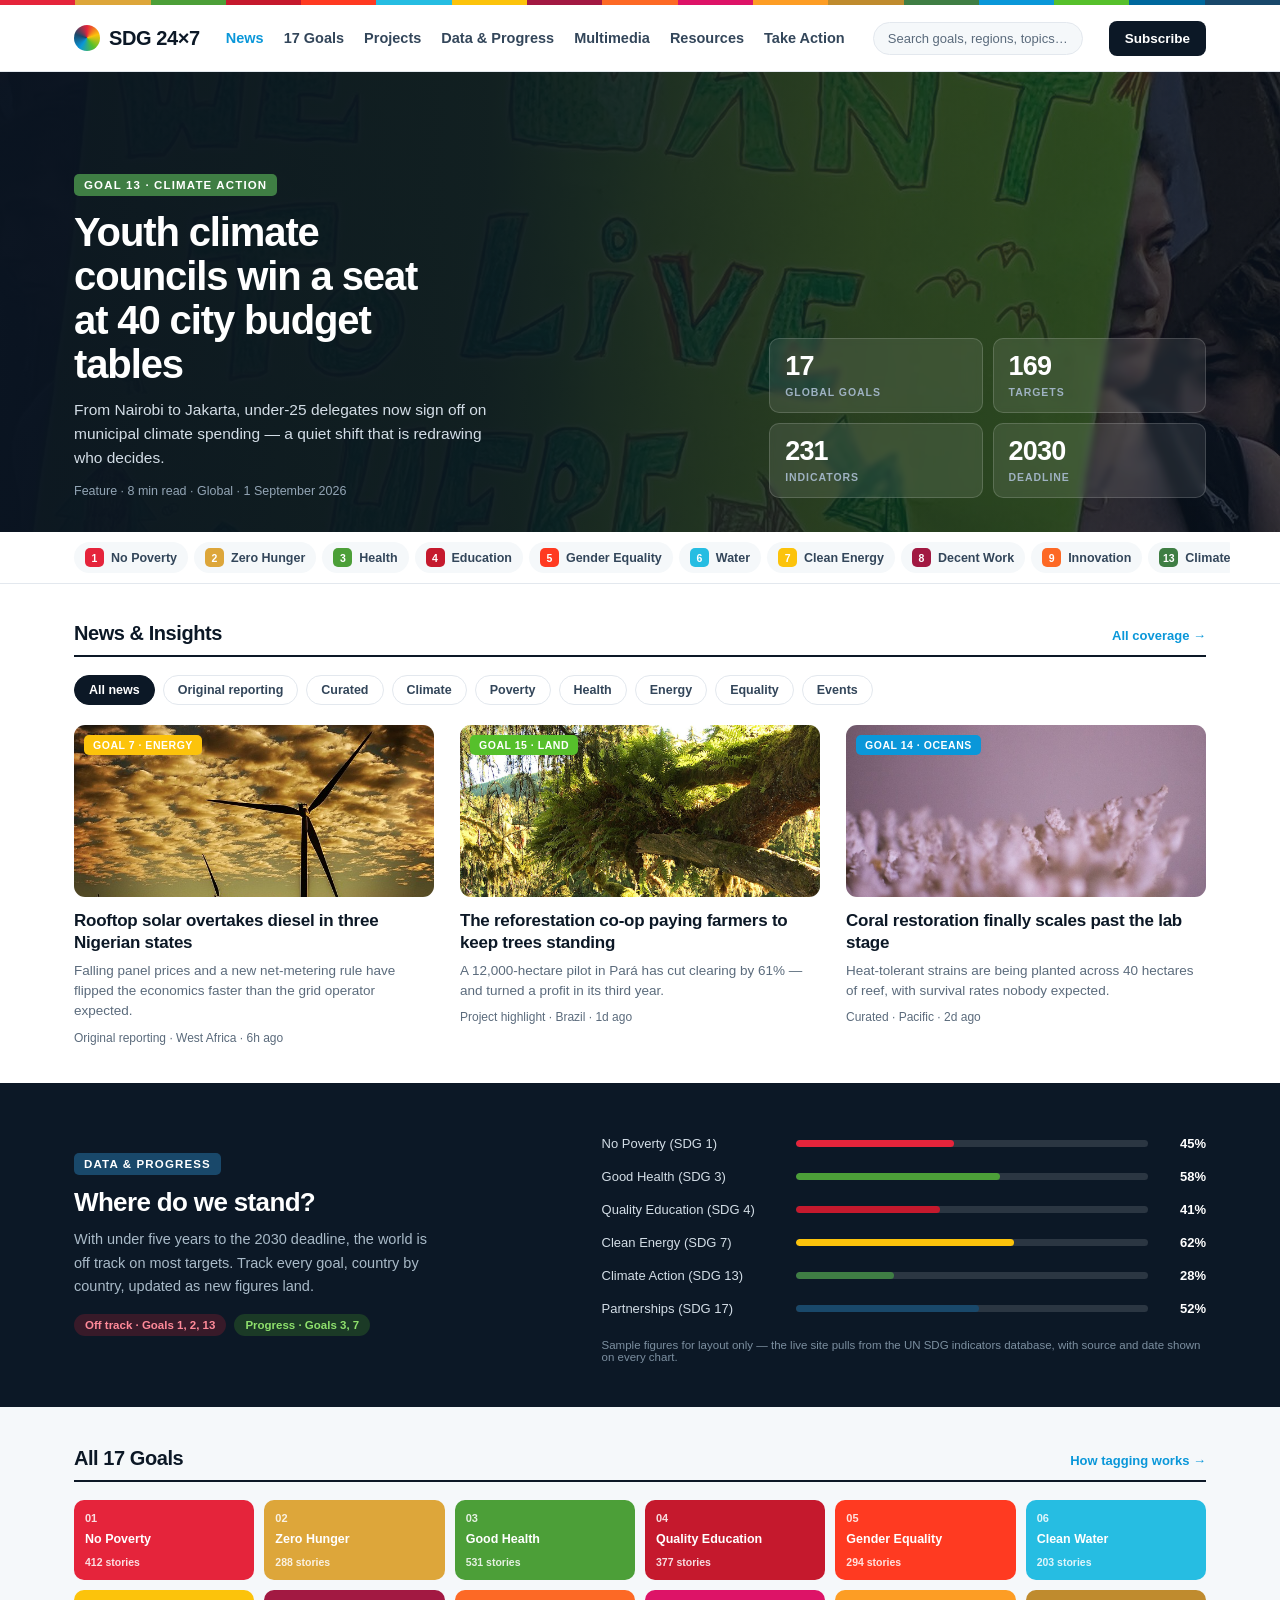
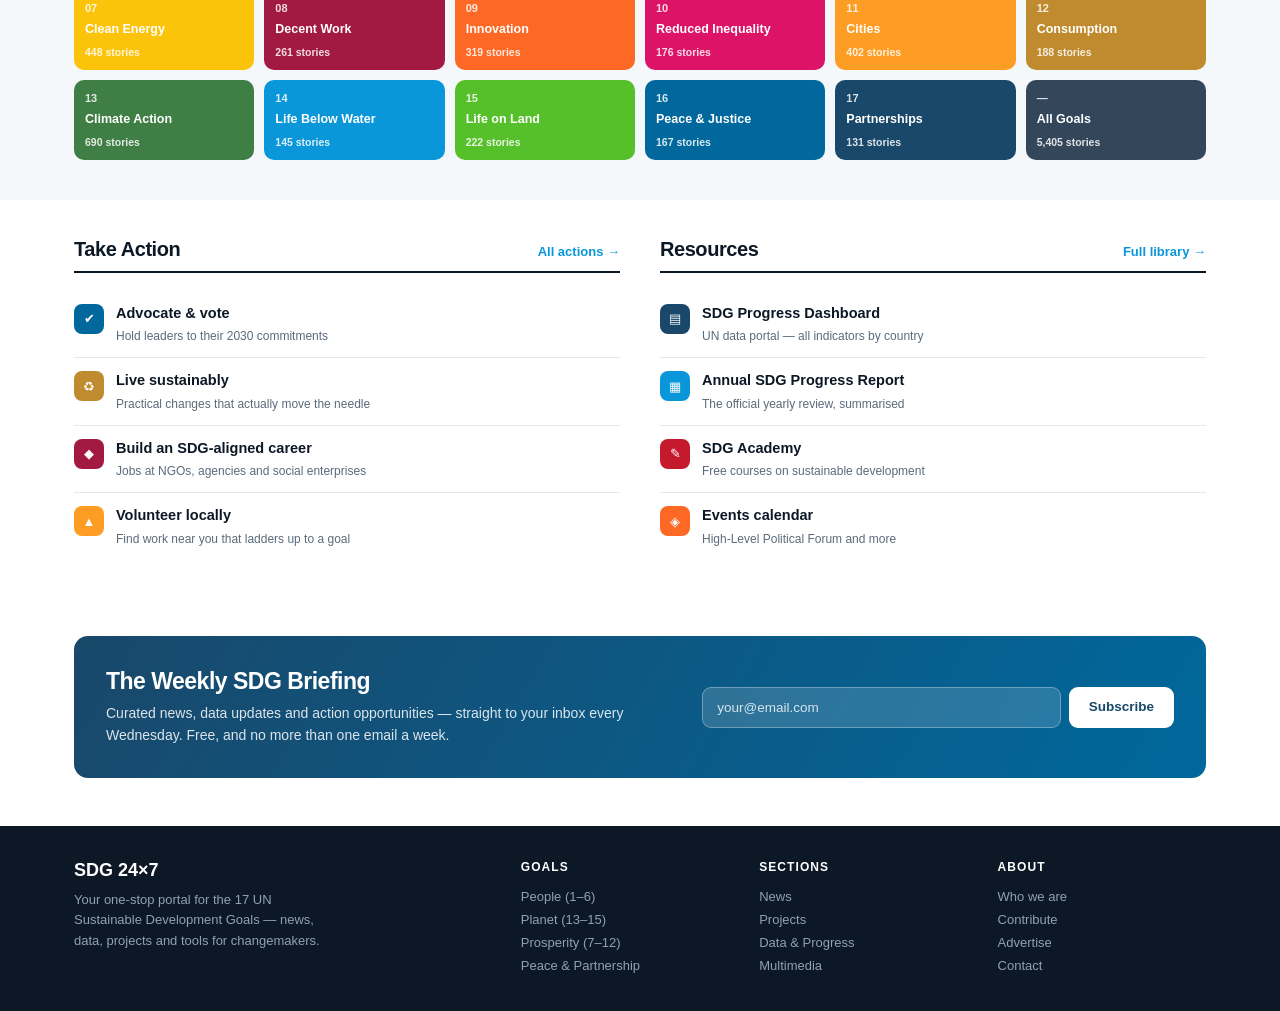
==== v2/index.html @ 45bae3a5 "v2 homepage: stats bar, progress band, filters, take action, resources, real photography" ====
<!DOCTYPE html>
<html lang="en">
<head>
<meta charset="utf-8">
<meta name="viewport" content="width=device-width, initial-scale=1">
<title>SDG 24×7 — the one-stop portal for the Global Goals</title>
<style>
:root{
  --g1:#E5243B;--g2:#DDA63A;--g3:#4C9F38;--g4:#C5192D;--g5:#FF3A21;--g6:#26BDE2;
  --g7:#FCC30B;--g8:#A21942;--g9:#FD6925;--g10:#DD1367;--g11:#FD9D24;--g12:#BF8B2E;
  --g13:#3F7E44;--g14:#0A97D9;--g15:#56C02B;--g16:#00689D;--g17:#19486A;
  --ink:#0C1826;--muted:#5B6B7C;--line:#E3E8EE;--soft:#F5F8FA;
}
*{box-sizing:border-box;margin:0;padding:0}
body{font-family:-apple-system,"Segoe UI",Roboto,"Helvetica Neue",Arial,sans-serif;color:var(--ink);background:#fff;-webkit-font-smoothing:antialiased}
img{display:block;max-width:100%}
a{color:inherit;text-decoration:none}
.wrap{max-width:1180px;margin:0 auto;padding:0 24px}
.stripe{display:flex;height:5px}.stripe i{flex:1}

header{border-bottom:1px solid var(--line);position:sticky;top:0;background:#fff;z-index:20}
.top{display:flex;align-items:center;gap:26px;height:66px}
.logo{font-weight:800;font-size:20px;letter-spacing:-.02em;display:flex;align-items:center;gap:9px;white-space:nowrap}
.logo .mark{width:26px;height:26px;border-radius:50%;background:conic-gradient(var(--g1),var(--g7),var(--g15),var(--g14),var(--g17),var(--g1))}
nav{display:flex;gap:20px;font-size:14.5px;font-weight:600;color:#33465A;flex:1;min-width:0}
nav a.on{color:var(--g14)}
.search{border:1px solid var(--line);border-radius:999px;padding:8px 14px;font-size:13px;color:var(--muted);background:var(--soft);white-space:nowrap}
.btn{background:var(--ink);color:#fff;font-size:13.5px;font-weight:700;padding:10px 16px;border-radius:8px;white-space:nowrap}
.burger{display:none;place-items:center;width:38px;height:38px;border:1px solid var(--line);border-radius:9px;font-size:16px;color:#33465A}

/* hero */
.hero{position:relative;min-height:460px;display:flex;align-items:flex-end;overflow:hidden;background:#0C1826}
.hero img{position:absolute;inset:0;width:100%;height:100%;object-fit:cover;object-position:78% 38%;opacity:.5}
.hero .scrim{position:absolute;inset:0;background:linear-gradient(90deg,rgba(10,20,33,.96) 0%,rgba(10,20,33,.88) 38%,rgba(10,20,33,.55) 70%,rgba(10,20,33,.35) 100%)}
.hero .inner{position:relative;width:100%;padding:44px 0 34px}
.hgrid{display:grid;grid-template-columns:1.5fr 1fr;gap:40px;align-items:end}
.kicker{display:inline-block;font-size:11.5px;font-weight:800;letter-spacing:.1em;text-transform:uppercase;padding:5px 10px;border-radius:5px;color:#fff}
.hero h1{color:#fff;font-size:40px;line-height:1.1;letter-spacing:-.028em;margin:14px 0 12px;max-width:17ch}
.hero p{color:#D3DDE6;font-size:15.5px;line-height:1.55;max-width:50ch}
.hmeta{color:#93A5B5;font-size:12.5px;margin-top:14px}
.stats{display:grid;grid-template-columns:1fr 1fr;gap:10px}
.stat{background:rgba(255,255,255,.09);border:1px solid rgba(255,255,255,.16);border-radius:10px;padding:14px 15px;backdrop-filter:blur(3px)}
.stat b{display:block;font-size:27px;letter-spacing:-.03em;color:#fff;line-height:1}
.stat span{display:block;font-size:10.5px;font-weight:700;letter-spacing:.09em;text-transform:uppercase;color:#9FB2C2;margin-top:6px}

/* goal rail */
.rail{border-bottom:1px solid var(--line);background:#fff;position:relative;z-index:5}
.rail .wrap{display:flex;gap:6px;overflow:hidden;padding:10px 24px}
.chip{flex:0 0 auto;display:flex;align-items:center;gap:7px;font-size:12.5px;font-weight:700;padding:6px 11px;border-radius:999px;background:var(--soft);color:#33465A}
.chip b{width:19px;height:19px;border-radius:5px;color:#fff;font-size:10.5px;display:grid;place-items:center}

section{padding:38px 0}
.shead{display:flex;align-items:baseline;justify-content:space-between;gap:16px;border-bottom:2px solid var(--ink);padding-bottom:10px;margin-bottom:18px}
.shead h2{font-size:20px;letter-spacing:-.022em}
.shead a{font-size:13px;font-weight:700;color:var(--g14);white-space:nowrap}
.filters{display:flex;gap:8px;flex-wrap:wrap;margin-bottom:20px}
.f{font-size:12.5px;font-weight:700;padding:7px 14px;border-radius:999px;border:1px solid var(--line);color:#33465A}
.f.on{background:var(--ink);color:#fff;border-color:var(--ink)}

.grid3{display:grid;grid-template-columns:repeat(3,1fr);gap:26px}
.card .ph{height:172px;border-radius:11px;overflow:hidden;position:relative;background:var(--soft)}
.card .ph img{width:100%;height:100%;object-fit:cover}
.tag{position:absolute;left:10px;top:10px;font-size:10.5px;font-weight:800;letter-spacing:.05em;text-transform:uppercase;color:#fff;padding:4px 9px;border-radius:5px}
.card h4{font-size:17px;line-height:1.32;margin:13px 0 6px;letter-spacing:-.014em}
.card p{font-size:13.5px;color:var(--muted);line-height:1.5}
.card .by{font-size:12px;color:var(--muted);margin-top:9px}

/* progress band */
.band{background:var(--ink);color:#fff;padding:44px 0}
.pgrid{display:grid;grid-template-columns:1fr 1.25fr;gap:44px;align-items:center}
.band h2{font-size:26px;letter-spacing:-.025em;margin:12px 0 10px}
.band p{font-size:14.5px;line-height:1.6;color:#A9BAC8;max-width:46ch}
.pills{display:flex;gap:8px;flex-wrap:wrap;margin-top:16px}
.pill{font-size:11.5px;font-weight:700;padding:5px 11px;border-radius:999px}
.prow{display:flex;align-items:center;gap:14px;padding:9px 0}
.plabel{font-size:13px;width:180px;flex:0 0 auto;color:#D3DDE6}
.ptrack{display:block;flex:1;height:7px;border-radius:99px;background:rgba(255,255,255,.13);overflow:hidden}
.pfill{display:block;height:100%;border-radius:99px}
.pval{font-size:13px;font-weight:800;width:44px;text-align:right}
.src{font-size:11.5px;color:#7C8FA0;margin-top:14px}

/* goals board */
.board{background:var(--soft);padding:40px 0}
.goals{display:grid;grid-template-columns:repeat(6,1fr);gap:10px}
.goal{border-radius:10px;padding:12px 11px;color:#fff;min-height:80px;display:flex;flex-direction:column;justify-content:space-between}
.goal em{font-style:normal;font-size:11px;font-weight:800;opacity:.85}
.goal strong{font-size:12.5px;line-height:1.22}
.goal small{font-size:10.5px;opacity:.85;font-weight:600}

/* two-up */
.twoup{display:grid;grid-template-columns:1fr 1fr;gap:40px}
.mini{display:flex;gap:12px;padding:13px 0;border-bottom:1px solid var(--line)}
.mini .ic{width:30px;height:30px;border-radius:8px;display:grid;place-items:center;color:#fff;font-size:13px;flex:0 0 auto}
.mini h5{font-size:14.5px;line-height:1.35;margin-bottom:3px}
.mini span{font-size:12px;color:var(--muted)}

/* newsletter */
.news{background:linear-gradient(120deg,var(--g17),var(--g16));color:#fff;border-radius:14px;padding:32px;display:grid;grid-template-columns:1.2fr 1fr;gap:30px;align-items:center}
.news h2{font-size:23px;letter-spacing:-.022em;margin-bottom:8px}
.news p{font-size:14px;opacity:.85;line-height:1.55}
.form{display:flex;gap:8px}
.form .i{flex:1;background:rgba(255,255,255,.15);border:1px solid rgba(255,255,255,.3);border-radius:9px;padding:12px 14px;font-size:13.5px;color:#D6E4EE}
.form .s{background:#fff;color:var(--g17);font-weight:800;font-size:13.5px;padding:12px 20px;border-radius:9px;white-space:nowrap}

footer{background:var(--ink);color:#8FA2B2;padding:34px 0;margin-top:10px;font-size:13px}
.fgrid{display:grid;grid-template-columns:2fr 1fr 1fr 1fr;gap:30px}
footer h6{color:#fff;font-size:12px;letter-spacing:.09em;text-transform:uppercase;margin-bottom:11px}
footer li{list-style:none;padding:4px 0}
.fbrand{color:#fff;font-weight:800;font-size:18px;margin-bottom:9px}

@media(max-width:960px){
  .goals{grid-template-columns:repeat(3,1fr)}
  .grid3{grid-template-columns:1fr 1fr}
  .hgrid{grid-template-columns:1fr;gap:26px}
  .pgrid{grid-template-columns:1fr;gap:26px}
  .fgrid{grid-template-columns:1fr 1fr}
}
@media(max-width:720px){
  .wrap{padding:0 16px}
  nav,.search{display:none}
  .top{height:58px;justify-content:space-between}
  .burger{display:grid}
  .rail .wrap{overflow-x:auto;padding:10px 16px}
  .hero{min-height:0}
  .hero .inner{padding:30px 0 26px}
  .hero h1{font-size:27px;max-width:none}
  .hero .scrim{background:linear-gradient(180deg,rgba(12,24,38,.6),rgba(12,24,38,.93))}
  .grid3{grid-template-columns:1fr;gap:24px}
  .goals{grid-template-columns:repeat(2,1fr)}
  .twoup{grid-template-columns:1fr;gap:26px}
  .news{grid-template-columns:1fr;padding:24px}
  .form{flex-direction:column}
  .plabel{width:120px;font-size:12px}
  .fgrid{grid-template-columns:1fr}
  section{padding:26px 0}
}
</style>
</head>
<body>
<div class="stripe">
  <i style="background:var(--g1)"></i><i style="background:var(--g2)"></i><i style="background:var(--g3)"></i>
  <i style="background:var(--g4)"></i><i style="background:var(--g5)"></i><i style="background:var(--g6)"></i>
  <i style="background:var(--g7)"></i><i style="background:var(--g8)"></i><i style="background:var(--g9)"></i>
  <i style="background:var(--g10)"></i><i style="background:var(--g11)"></i><i style="background:var(--g12)"></i>
  <i style="background:var(--g13)"></i><i style="background:var(--g14)"></i><i style="background:var(--g15)"></i>
  <i style="background:var(--g16)"></i><i style="background:var(--g17)"></i>
</div>

<header><div class="wrap top">
  <div class="logo"><span class="mark"></span>SDG&nbsp;24×7</div>
  <nav><a class="on">News</a><a>17 Goals</a><a>Projects</a><a>Data &amp; Progress</a><a>Multimedia</a><a>Resources</a><a>Take Action</a></nav>
  <div class="search">Search goals, regions, topics…</div>
  <div class="btn">Subscribe</div>
  <div class="burger">☰</div>
</div></header>

<div class="hero">
  <img src="img/climate.jpg" alt="Young people at a climate demonstration holding a hand-painted placard">
  <div class="scrim"></div>
  <div class="inner"><div class="wrap"><div class="hgrid">
    <div>
      <span class="kicker" style="background:var(--g13)">Goal 13 · Climate Action</span>
      <h1>Youth climate councils win a seat at 40 city budget tables</h1>
      <p>From Nairobi to Jakarta, under-25 delegates now sign off on municipal climate spending — a quiet shift that is redrawing who decides.</p>
      <div class="hmeta">Feature · 8 min read · Global · 1 September 2026</div>
    </div>
    <div class="stats">
      <div class="stat"><b>17</b><span>Global Goals</span></div>
      <div class="stat"><b>169</b><span>Targets</span></div>
      <div class="stat"><b>231</b><span>Indicators</span></div>
      <div class="stat"><b>2030</b><span>Deadline</span></div>
    </div>
  </div></div></div>
</div>

<div class="rail"><div class="wrap">
  <div class="chip"><b style="background:var(--g1)">1</b>No Poverty</div>
  <div class="chip"><b style="background:var(--g2)">2</b>Zero Hunger</div>
  <div class="chip"><b style="background:var(--g3)">3</b>Health</div>
  <div class="chip"><b style="background:var(--g4)">4</b>Education</div>
  <div class="chip"><b style="background:var(--g5)">5</b>Gender Equality</div>
  <div class="chip"><b style="background:var(--g6)">6</b>Water</div>
  <div class="chip"><b style="background:var(--g7)">7</b>Clean Energy</div>
  <div class="chip"><b style="background:var(--g8)">8</b>Decent Work</div>
  <div class="chip"><b style="background:var(--g9)">9</b>Innovation</div>
  <div class="chip"><b style="background:var(--g13)">13</b>Climate</div>
</div></div>

<div class="wrap">
  <section>
    <div class="shead"><h2>News &amp; Insights</h2><a>All coverage →</a></div>
    <div class="filters">
      <span class="f on">All news</span><span class="f">Original reporting</span><span class="f">Curated</span>
      <span class="f">Climate</span><span class="f">Poverty</span><span class="f">Health</span>
      <span class="f">Energy</span><span class="f">Equality</span><span class="f">Events</span>
    </div>
    <div class="grid3">
      <div class="card">
        <div class="ph"><img src="img/hero.jpg" alt="Wind turbines at sunset"><span class="tag" style="background:var(--g7)">Goal 7 · Energy</span></div>
        <h4>Rooftop solar overtakes diesel in three Nigerian states</h4>
        <p>Falling panel prices and a new net-metering rule have flipped the economics faster than the grid operator expected.</p>
        <div class="by">Original reporting · West Africa · 6h ago</div>
      </div>
      <div class="card">
        <div class="ph"><img src="img/forest.jpg" alt="Rainforest canopy"><span class="tag" style="background:var(--g15)">Goal 15 · Land</span></div>
        <h4>The reforestation co-op paying farmers to keep trees standing</h4>
        <p>A 12,000-hectare pilot in Pará has cut clearing by 61% — and turned a profit in its third year.</p>
        <div class="by">Project highlight · Brazil · 1d ago</div>
      </div>
      <div class="card">
        <div class="ph"><img src="img/ocean.jpg" alt="Coral detail"><span class="tag" style="background:var(--g14)">Goal 14 · Oceans</span></div>
        <h4>Coral restoration finally scales past the lab stage</h4>
        <p>Heat-tolerant strains are being planted across 40 hectares of reef, with survival rates nobody expected.</p>
        <div class="by">Curated · Pacific · 2d ago</div>
      </div>
    </div>
  </section>
</div>

<div class="band"><div class="wrap"><div class="pgrid">
  <div>
    <span class="kicker" style="background:var(--g17)">Data &amp; Progress</span>
    <h2>Where do we stand?</h2>
    <p>With under five years to the 2030 deadline, the world is off track on most targets. Track every goal, country by country, updated as new figures land.</p>
    <div class="pills">
      <span class="pill" style="background:rgba(229,36,59,.2);color:#FF8A99">Off track · Goals 1, 2, 13</span>
      <span class="pill" style="background:rgba(86,192,43,.2);color:#8EE06C">Progress · Goals 3, 7</span>
    </div>
  </div>
  <div>
    <div class="prow"><span class="plabel">No Poverty (SDG 1)</span><span class="ptrack"><span class="pfill" style="width:45%;background:var(--g1)"></span></span><span class="pval">45%</span></div>
    <div class="prow"><span class="plabel">Good Health (SDG 3)</span><span class="ptrack"><span class="pfill" style="width:58%;background:var(--g3)"></span></span><span class="pval">58%</span></div>
    <div class="prow"><span class="plabel">Quality Education (SDG 4)</span><span class="ptrack"><span class="pfill" style="width:41%;background:var(--g4)"></span></span><span class="pval">41%</span></div>
    <div class="prow"><span class="plabel">Clean Energy (SDG 7)</span><span class="ptrack"><span class="pfill" style="width:62%;background:var(--g7)"></span></span><span class="pval">62%</span></div>
    <div class="prow"><span class="plabel">Climate Action (SDG 13)</span><span class="ptrack"><span class="pfill" style="width:28%;background:var(--g13)"></span></span><span class="pval">28%</span></div>
    <div class="prow"><span class="plabel">Partnerships (SDG 17)</span><span class="ptrack"><span class="pfill" style="width:52%;background:var(--g17)"></span></span><span class="pval">52%</span></div>
    <div class="src">Sample figures for layout only — the live site pulls from the UN SDG indicators database, with source and date shown on every chart.</div>
  </div>
</div></div></div>

<div class="board"><div class="wrap">
  <div class="shead"><h2>All 17 Goals</h2><a>How tagging works →</a></div>
  <div class="goals">
    <div class="goal" style="background:var(--g1)"><em>01</em><strong>No Poverty</strong><small>412 stories</small></div>
    <div class="goal" style="background:var(--g2)"><em>02</em><strong>Zero Hunger</strong><small>288 stories</small></div>
    <div class="goal" style="background:var(--g3)"><em>03</em><strong>Good Health</strong><small>531 stories</small></div>
    <div class="goal" style="background:var(--g4)"><em>04</em><strong>Quality Education</strong><small>377 stories</small></div>
    <div class="goal" style="background:var(--g5)"><em>05</em><strong>Gender Equality</strong><small>294 stories</small></div>
    <div class="goal" style="background:var(--g6)"><em>06</em><strong>Clean Water</strong><small>203 stories</small></div>
    <div class="goal" style="background:var(--g7)"><em>07</em><strong>Clean Energy</strong><small>448 stories</small></div>
    <div class="goal" style="background:var(--g8)"><em>08</em><strong>Decent Work</strong><small>261 stories</small></div>
    <div class="goal" style="background:var(--g9)"><em>09</em><strong>Innovation</strong><small>319 stories</small></div>
    <div class="goal" style="background:var(--g10)"><em>10</em><strong>Reduced Inequality</strong><small>176 stories</small></div>
    <div class="goal" style="background:var(--g11)"><em>11</em><strong>Cities</strong><small>402 stories</small></div>
    <div class="goal" style="background:var(--g12)"><em>12</em><strong>Consumption</strong><small>188 stories</small></div>
    <div class="goal" style="background:var(--g13)"><em>13</em><strong>Climate Action</strong><small>690 stories</small></div>
    <div class="goal" style="background:var(--g14)"><em>14</em><strong>Life Below Water</strong><small>145 stories</small></div>
    <div class="goal" style="background:var(--g15)"><em>15</em><strong>Life on Land</strong><small>222 stories</small></div>
    <div class="goal" style="background:var(--g16)"><em>16</em><strong>Peace &amp; Justice</strong><small>167 stories</small></div>
    <div class="goal" style="background:var(--g17)"><em>17</em><strong>Partnerships</strong><small>131 stories</small></div>
    <div class="goal" style="background:#33465A"><em>—</em><strong>All Goals</strong><small>5,405 stories</small></div>
  </div>
</div></div>

<div class="wrap">
  <section>
    <div class="twoup">
      <div>
        <div class="shead"><h2>Take Action</h2><a>All actions →</a></div>
        <div class="mini"><span class="ic" style="background:var(--g16)">✔</span><div><h5>Advocate &amp; vote</h5><span>Hold leaders to their 2030 commitments</span></div></div>
        <div class="mini"><span class="ic" style="background:var(--g12)">♻</span><div><h5>Live sustainably</h5><span>Practical changes that actually move the needle</span></div></div>
        <div class="mini"><span class="ic" style="background:var(--g8)">◆</span><div><h5>Build an SDG-aligned career</h5><span>Jobs at NGOs, agencies and social enterprises</span></div></div>
        <div class="mini" style="border:0"><span class="ic" style="background:var(--g11)">▲</span><div><h5>Volunteer locally</h5><span>Find work near you that ladders up to a goal</span></div></div>
      </div>
      <div>
        <div class="shead"><h2>Resources</h2><a>Full library →</a></div>
        <div class="mini"><span class="ic" style="background:var(--g17)">▤</span><div><h5>SDG Progress Dashboard</h5><span>UN data portal — all indicators by country</span></div></div>
        <div class="mini"><span class="ic" style="background:var(--g14)">▦</span><div><h5>Annual SDG Progress Report</h5><span>The official yearly review, summarised</span></div></div>
        <div class="mini"><span class="ic" style="background:var(--g4)">✎</span><div><h5>SDG Academy</h5><span>Free courses on sustainable development</span></div></div>
        <div class="mini" style="border:0"><span class="ic" style="background:var(--g9)">◈</span><div><h5>Events calendar</h5><span>High-Level Political Forum and more</span></div></div>
      </div>
    </div>
  </section>

  <section>
    <div class="news">
      <div>
        <h2>The Weekly SDG Briefing</h2>
        <p>Curated news, data updates and action opportunities — straight to your inbox every Wednesday. Free, and no more than one email a week.</p>
      </div>
      <div class="form"><span class="i">your@email.com</span><span class="s">Subscribe</span></div>
    </div>
  </section>
</div>

<footer><div class="wrap fgrid">
  <div>
    <div class="fbrand">SDG 24×7</div>
    <div style="max-width:34ch;line-height:1.55">Your one-stop portal for the 17 UN Sustainable Development Goals — news, data, projects and tools for changemakers.</div>
  </div>
  <div><h6>Goals</h6><ul><li>People (1–6)</li><li>Planet (13–15)</li><li>Prosperity (7–12)</li><li>Peace &amp; Partnership</li></ul></div>
  <div><h6>Sections</h6><ul><li>News</li><li>Projects</li><li>Data &amp; Progress</li><li>Multimedia</li></ul></div>
  <div><h6>About</h6><ul><li>Who we are</li><li>Contribute</li><li>Advertise</li><li>Contact</li></ul></div>
</div></footer>
</body>
</html>
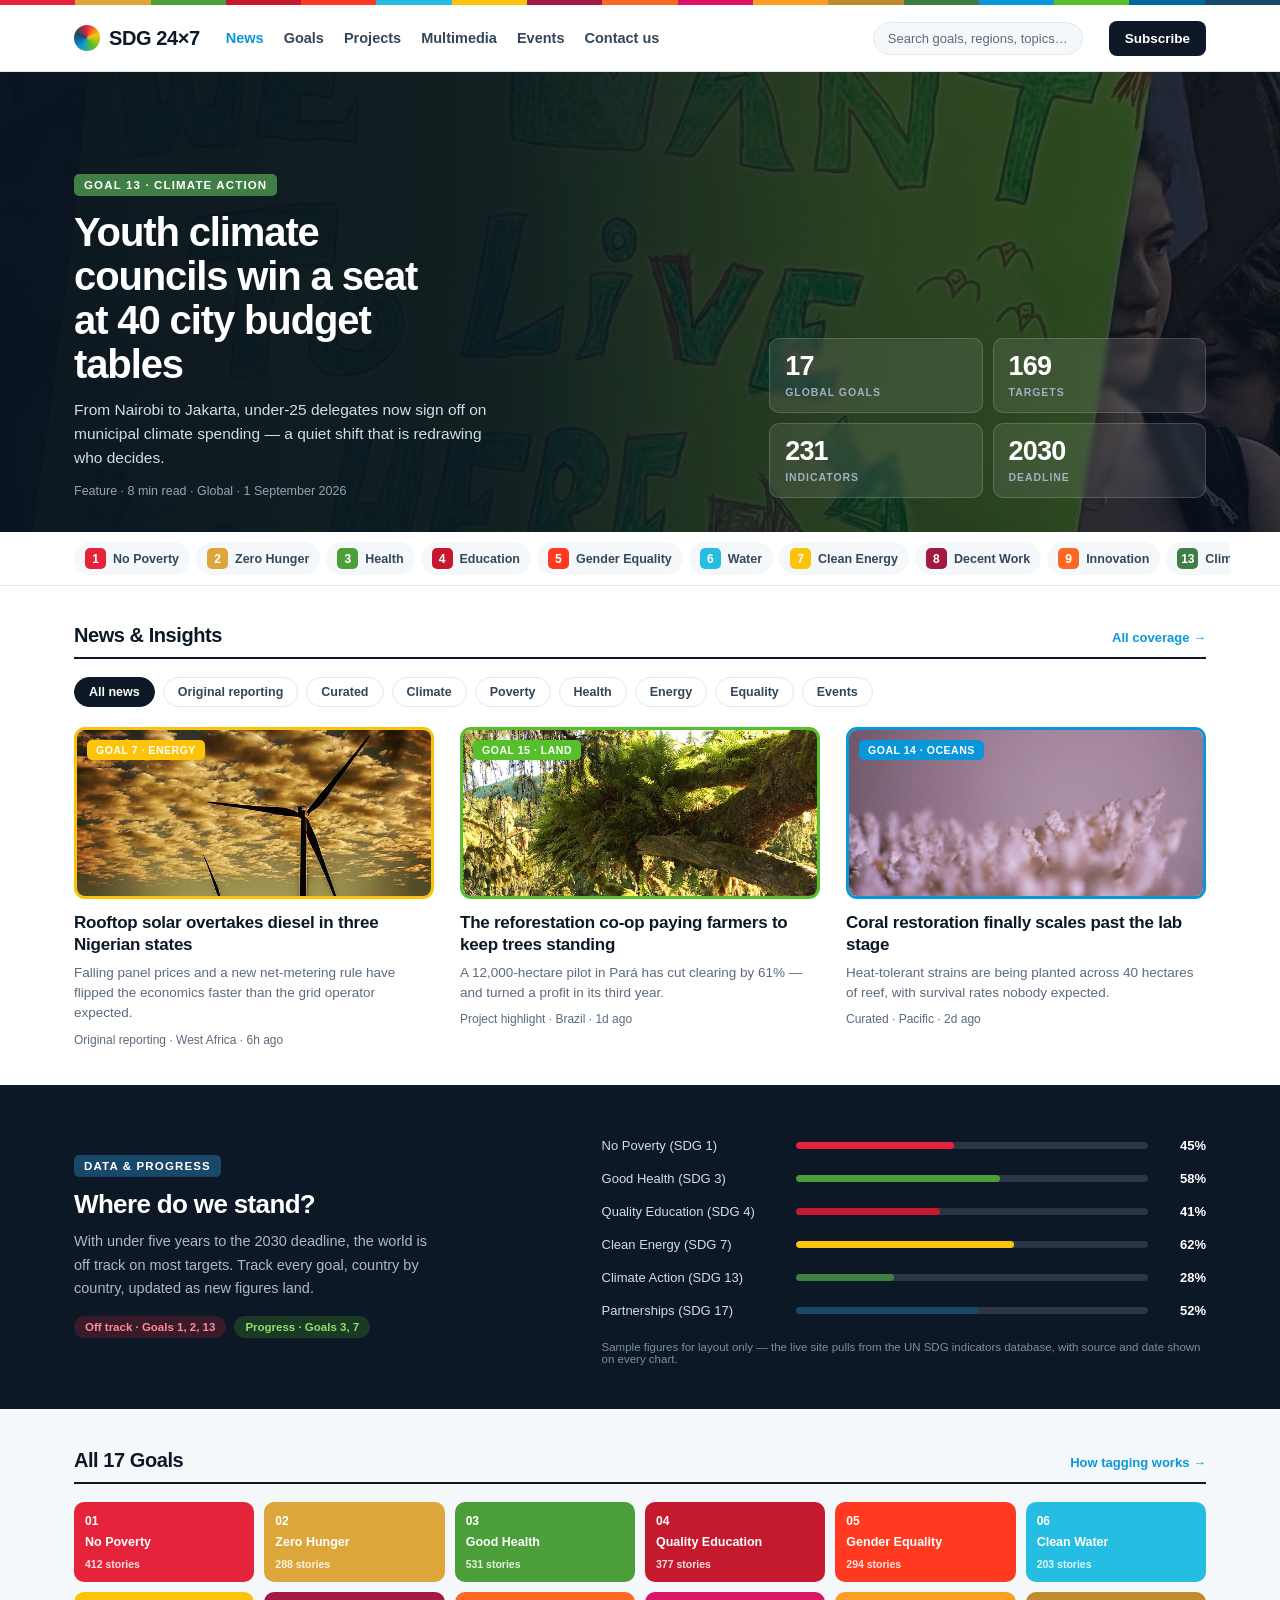
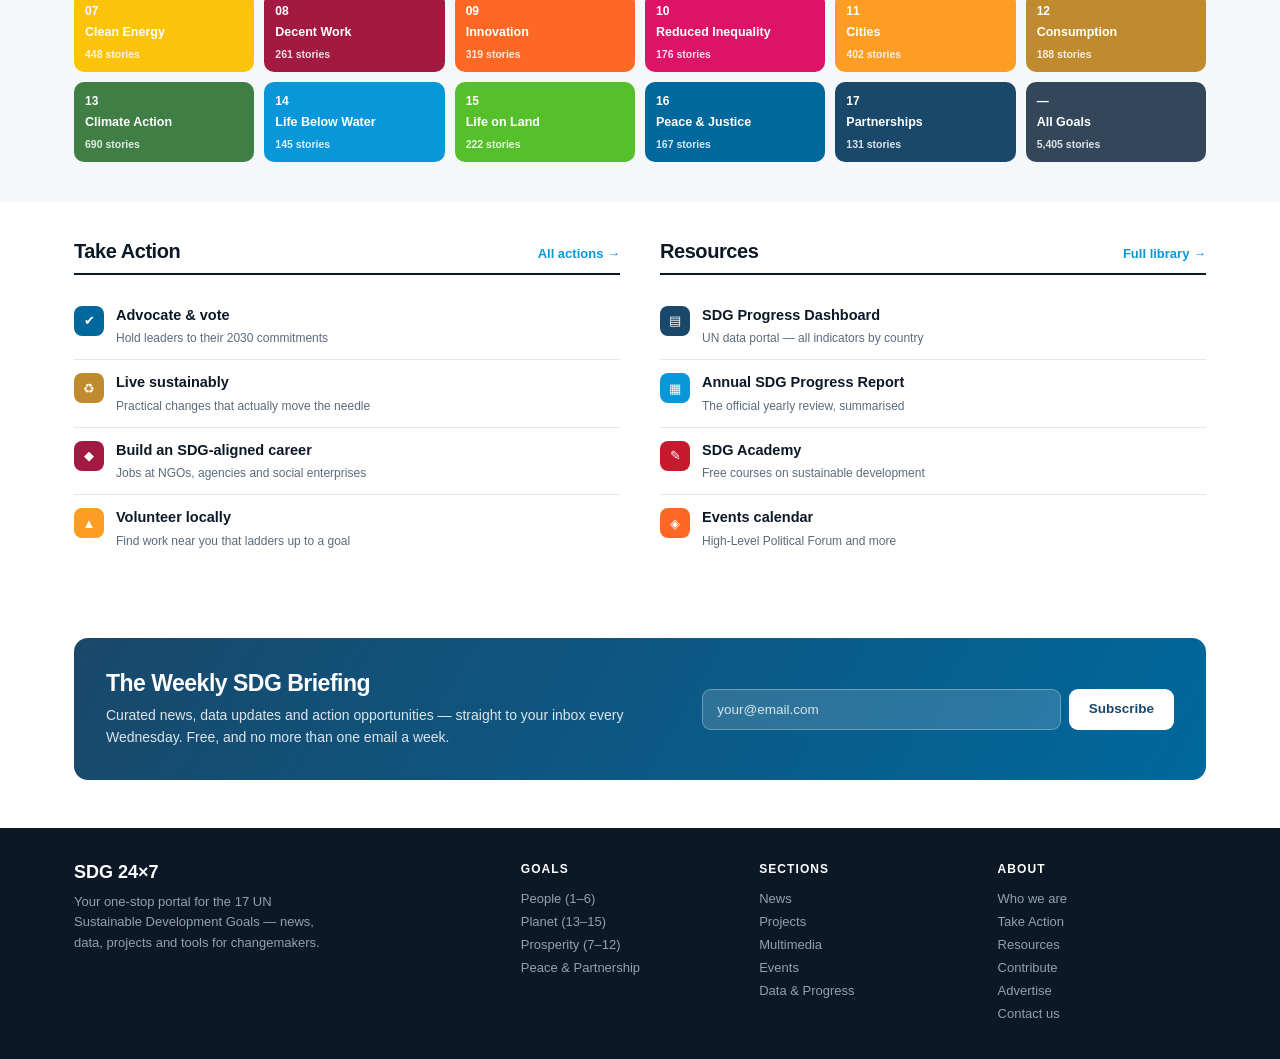
==== commit f809d486: "Homepage feedback round 1: nav = News/Goals/Projects/Multimedia/Events/Contact us, goal-coloured pho" ====
--- a/v2/index.html
+++ b/v2/index.html
@@ -4,137 +4,7 @@
 <meta charset="utf-8">
 <meta name="viewport" content="width=device-width, initial-scale=1">
 <title>SDG 24×7 — the one-stop portal for the Global Goals</title>
-<style>
-:root{
-  --g1:#E5243B;--g2:#DDA63A;--g3:#4C9F38;--g4:#C5192D;--g5:#FF3A21;--g6:#26BDE2;
-  --g7:#FCC30B;--g8:#A21942;--g9:#FD6925;--g10:#DD1367;--g11:#FD9D24;--g12:#BF8B2E;
-  --g13:#3F7E44;--g14:#0A97D9;--g15:#56C02B;--g16:#00689D;--g17:#19486A;
-  --ink:#0C1826;--muted:#5B6B7C;--line:#E3E8EE;--soft:#F5F8FA;
-}
-*{box-sizing:border-box;margin:0;padding:0}
-body{font-family:-apple-system,"Segoe UI",Roboto,"Helvetica Neue",Arial,sans-serif;color:var(--ink);background:#fff;-webkit-font-smoothing:antialiased}
-img{display:block;max-width:100%}
-a{color:inherit;text-decoration:none}
-.wrap{max-width:1180px;margin:0 auto;padding:0 24px}
-.stripe{display:flex;height:5px}.stripe i{flex:1}
-
-header{border-bottom:1px solid var(--line);position:sticky;top:0;background:#fff;z-index:20}
-.top{display:flex;align-items:center;gap:26px;height:66px}
-.logo{font-weight:800;font-size:20px;letter-spacing:-.02em;display:flex;align-items:center;gap:9px;white-space:nowrap}
-.logo .mark{width:26px;height:26px;border-radius:50%;background:conic-gradient(var(--g1),var(--g7),var(--g15),var(--g14),var(--g17),var(--g1))}
-nav{display:flex;gap:20px;font-size:14.5px;font-weight:600;color:#33465A;flex:1;min-width:0}
-nav a.on{color:var(--g14)}
-.search{border:1px solid var(--line);border-radius:999px;padding:8px 14px;font-size:13px;color:var(--muted);background:var(--soft);white-space:nowrap}
-.btn{background:var(--ink);color:#fff;font-size:13.5px;font-weight:700;padding:10px 16px;border-radius:8px;white-space:nowrap}
-.burger{display:none;place-items:center;width:38px;height:38px;border:1px solid var(--line);border-radius:9px;font-size:16px;color:#33465A}
-
-/* hero */
-.hero{position:relative;min-height:460px;display:flex;align-items:flex-end;overflow:hidden;background:#0C1826}
-.hero img{position:absolute;inset:0;width:100%;height:100%;object-fit:cover;object-position:78% 38%;opacity:.5}
-.hero .scrim{position:absolute;inset:0;background:linear-gradient(90deg,rgba(10,20,33,.96) 0%,rgba(10,20,33,.88) 38%,rgba(10,20,33,.55) 70%,rgba(10,20,33,.35) 100%)}
-.hero .inner{position:relative;width:100%;padding:44px 0 34px}
-.hgrid{display:grid;grid-template-columns:1.5fr 1fr;gap:40px;align-items:end}
-.kicker{display:inline-block;font-size:11.5px;font-weight:800;letter-spacing:.1em;text-transform:uppercase;padding:5px 10px;border-radius:5px;color:#fff}
-.hero h1{color:#fff;font-size:40px;line-height:1.1;letter-spacing:-.028em;margin:14px 0 12px;max-width:17ch}
-.hero p{color:#D3DDE6;font-size:15.5px;line-height:1.55;max-width:50ch}
-.hmeta{color:#93A5B5;font-size:12.5px;margin-top:14px}
-.stats{display:grid;grid-template-columns:1fr 1fr;gap:10px}
-.stat{background:rgba(255,255,255,.09);border:1px solid rgba(255,255,255,.16);border-radius:10px;padding:14px 15px;backdrop-filter:blur(3px)}
-.stat b{display:block;font-size:27px;letter-spacing:-.03em;color:#fff;line-height:1}
-.stat span{display:block;font-size:10.5px;font-weight:700;letter-spacing:.09em;text-transform:uppercase;color:#9FB2C2;margin-top:6px}
-
-/* goal rail */
-.rail{border-bottom:1px solid var(--line);background:#fff;position:relative;z-index:5}
-.rail .wrap{display:flex;gap:6px;overflow:hidden;padding:10px 24px}
-.chip{flex:0 0 auto;display:flex;align-items:center;gap:7px;font-size:12.5px;font-weight:700;padding:6px 11px;border-radius:999px;background:var(--soft);color:#33465A}
-.chip b{width:19px;height:19px;border-radius:5px;color:#fff;font-size:10.5px;display:grid;place-items:center}
-
-section{padding:38px 0}
-.shead{display:flex;align-items:baseline;justify-content:space-between;gap:16px;border-bottom:2px solid var(--ink);padding-bottom:10px;margin-bottom:18px}
-.shead h2{font-size:20px;letter-spacing:-.022em}
-.shead a{font-size:13px;font-weight:700;color:var(--g14);white-space:nowrap}
-.filters{display:flex;gap:8px;flex-wrap:wrap;margin-bottom:20px}
-.f{font-size:12.5px;font-weight:700;padding:7px 14px;border-radius:999px;border:1px solid var(--line);color:#33465A}
-.f.on{background:var(--ink);color:#fff;border-color:var(--ink)}
-
-.grid3{display:grid;grid-template-columns:repeat(3,1fr);gap:26px}
-.card .ph{height:172px;border-radius:11px;overflow:hidden;position:relative;background:var(--soft)}
-.card .ph img{width:100%;height:100%;object-fit:cover}
-.tag{position:absolute;left:10px;top:10px;font-size:10.5px;font-weight:800;letter-spacing:.05em;text-transform:uppercase;color:#fff;padding:4px 9px;border-radius:5px}
-.card h4{font-size:17px;line-height:1.32;margin:13px 0 6px;letter-spacing:-.014em}
-.card p{font-size:13.5px;color:var(--muted);line-height:1.5}
-.card .by{font-size:12px;color:var(--muted);margin-top:9px}
-
-/* progress band */
-.band{background:var(--ink);color:#fff;padding:44px 0}
-.pgrid{display:grid;grid-template-columns:1fr 1.25fr;gap:44px;align-items:center}
-.band h2{font-size:26px;letter-spacing:-.025em;margin:12px 0 10px}
-.band p{font-size:14.5px;line-height:1.6;color:#A9BAC8;max-width:46ch}
-.pills{display:flex;gap:8px;flex-wrap:wrap;margin-top:16px}
-.pill{font-size:11.5px;font-weight:700;padding:5px 11px;border-radius:999px}
-.prow{display:flex;align-items:center;gap:14px;padding:9px 0}
-.plabel{font-size:13px;width:180px;flex:0 0 auto;color:#D3DDE6}
-.ptrack{display:block;flex:1;height:7px;border-radius:99px;background:rgba(255,255,255,.13);overflow:hidden}
-.pfill{display:block;height:100%;border-radius:99px}
-.pval{font-size:13px;font-weight:800;width:44px;text-align:right}
-.src{font-size:11.5px;color:#7C8FA0;margin-top:14px}
-
-/* goals board */
-.board{background:var(--soft);padding:40px 0}
-.goals{display:grid;grid-template-columns:repeat(6,1fr);gap:10px}
-.goal{border-radius:10px;padding:12px 11px;color:#fff;min-height:80px;display:flex;flex-direction:column;justify-content:space-between}
-.goal em{font-style:normal;font-size:11px;font-weight:800;opacity:.85}
-.goal strong{font-size:12.5px;line-height:1.22}
-.goal small{font-size:10.5px;opacity:.85;font-weight:600}
-
-/* two-up */
-.twoup{display:grid;grid-template-columns:1fr 1fr;gap:40px}
-.mini{display:flex;gap:12px;padding:13px 0;border-bottom:1px solid var(--line)}
-.mini .ic{width:30px;height:30px;border-radius:8px;display:grid;place-items:center;color:#fff;font-size:13px;flex:0 0 auto}
-.mini h5{font-size:14.5px;line-height:1.35;margin-bottom:3px}
-.mini span{font-size:12px;color:var(--muted)}
-
-/* newsletter */
-.news{background:linear-gradient(120deg,var(--g17),var(--g16));color:#fff;border-radius:14px;padding:32px;display:grid;grid-template-columns:1.2fr 1fr;gap:30px;align-items:center}
-.news h2{font-size:23px;letter-spacing:-.022em;margin-bottom:8px}
-.news p{font-size:14px;opacity:.85;line-height:1.55}
-.form{display:flex;gap:8px}
-.form .i{flex:1;background:rgba(255,255,255,.15);border:1px solid rgba(255,255,255,.3);border-radius:9px;padding:12px 14px;font-size:13.5px;color:#D6E4EE}
-.form .s{background:#fff;color:var(--g17);font-weight:800;font-size:13.5px;padding:12px 20px;border-radius:9px;white-space:nowrap}
-
-footer{background:var(--ink);color:#8FA2B2;padding:34px 0;margin-top:10px;font-size:13px}
-.fgrid{display:grid;grid-template-columns:2fr 1fr 1fr 1fr;gap:30px}
-footer h6{color:#fff;font-size:12px;letter-spacing:.09em;text-transform:uppercase;margin-bottom:11px}
-footer li{list-style:none;padding:4px 0}
-.fbrand{color:#fff;font-weight:800;font-size:18px;margin-bottom:9px}
-
-@media(max-width:960px){
-  .goals{grid-template-columns:repeat(3,1fr)}
-  .grid3{grid-template-columns:1fr 1fr}
-  .hgrid{grid-template-columns:1fr;gap:26px}
-  .pgrid{grid-template-columns:1fr;gap:26px}
-  .fgrid{grid-template-columns:1fr 1fr}
-}
-@media(max-width:720px){
-  .wrap{padding:0 16px}
-  nav,.search{display:none}
-  .top{height:58px;justify-content:space-between}
-  .burger{display:grid}
-  .rail .wrap{overflow-x:auto;padding:10px 16px}
-  .hero{min-height:0}
-  .hero .inner{padding:30px 0 26px}
-  .hero h1{font-size:27px;max-width:none}
-  .hero .scrim{background:linear-gradient(180deg,rgba(12,24,38,.6),rgba(12,24,38,.93))}
-  .grid3{grid-template-columns:1fr;gap:24px}
-  .goals{grid-template-columns:repeat(2,1fr)}
-  .twoup{grid-template-columns:1fr;gap:26px}
-  .news{grid-template-columns:1fr;padding:24px}
-  .form{flex-direction:column}
-  .plabel{width:120px;font-size:12px}
-  .fgrid{grid-template-columns:1fr}
-  section{padding:26px 0}
-}
-</style>
+<link rel="stylesheet" href="site.css">
 </head>
 <body>
 <div class="stripe">
@@ -148,7 +18,7 @@
 
 <header><div class="wrap top">
   <div class="logo"><span class="mark"></span>SDG&nbsp;24×7</div>
-  <nav><a class="on">News</a><a>17 Goals</a><a>Projects</a><a>Data &amp; Progress</a><a>Multimedia</a><a>Resources</a><a>Take Action</a></nav>
+  <nav><a class="on">News</a><a>Goals</a><a>Projects</a><a>Multimedia</a><a>Events</a><a>Contact&nbsp;us</a></nav>
   <div class="search">Search goals, regions, topics…</div>
   <div class="btn">Subscribe</div>
   <div class="burger">☰</div>
@@ -195,19 +65,19 @@
       <span class="f">Energy</span><span class="f">Equality</span><span class="f">Events</span>
     </div>
     <div class="grid3">
-      <div class="card">
+      <div class="card" style="--gc:var(--g7)">
         <div class="ph"><img src="img/hero.jpg" alt="Wind turbines at sunset"><span class="tag" style="background:var(--g7)">Goal 7 · Energy</span></div>
         <h4>Rooftop solar overtakes diesel in three Nigerian states</h4>
         <p>Falling panel prices and a new net-metering rule have flipped the economics faster than the grid operator expected.</p>
         <div class="by">Original reporting · West Africa · 6h ago</div>
       </div>
-      <div class="card">
+      <div class="card" style="--gc:var(--g15)">
         <div class="ph"><img src="img/forest.jpg" alt="Rainforest canopy"><span class="tag" style="background:var(--g15)">Goal 15 · Land</span></div>
         <h4>The reforestation co-op paying farmers to keep trees standing</h4>
         <p>A 12,000-hectare pilot in Pará has cut clearing by 61% — and turned a profit in its third year.</p>
         <div class="by">Project highlight · Brazil · 1d ago</div>
       </div>
-      <div class="card">
+      <div class="card" style="--gc:var(--g14)">
         <div class="ph"><img src="img/ocean.jpg" alt="Coral detail"><span class="tag" style="background:var(--g14)">Goal 14 · Oceans</span></div>
         <h4>Coral restoration finally scales past the lab stage</h4>
         <p>Heat-tolerant strains are being planted across 40 hectares of reef, with survival rates nobody expected.</p>
@@ -299,8 +169,8 @@
     <div style="max-width:34ch;line-height:1.55">Your one-stop portal for the 17 UN Sustainable Development Goals — news, data, projects and tools for changemakers.</div>
   </div>
   <div><h6>Goals</h6><ul><li>People (1–6)</li><li>Planet (13–15)</li><li>Prosperity (7–12)</li><li>Peace &amp; Partnership</li></ul></div>
-  <div><h6>Sections</h6><ul><li>News</li><li>Projects</li><li>Data &amp; Progress</li><li>Multimedia</li></ul></div>
-  <div><h6>About</h6><ul><li>Who we are</li><li>Contribute</li><li>Advertise</li><li>Contact</li></ul></div>
+  <div><h6>Sections</h6><ul><li>News</li><li>Projects</li><li>Multimedia</li><li>Events</li><li>Data &amp; Progress</li></ul></div>
+  <div><h6>About</h6><ul><li>Who we are</li><li>Take Action</li><li>Resources</li><li>Contribute</li><li>Advertise</li><li>Contact us</li></ul></div>
 </div></footer>
 </body>
 </html>
--- a/v2/site.css
+++ b/v2/site.css
@@ -0,0 +1,130 @@
+:root{
+  --g1:#E5243B;--g2:#DDA63A;--g3:#4C9F38;--g4:#C5192D;--g5:#FF3A21;--g6:#26BDE2;
+  --g7:#FCC30B;--g8:#A21942;--g9:#FD6925;--g10:#DD1367;--g11:#FD9D24;--g12:#BF8B2E;
+  --g13:#3F7E44;--g14:#0A97D9;--g15:#56C02B;--g16:#00689D;--g17:#19486A;
+  --ink:#0C1826;--muted:#5B6B7C;--line:#E3E8EE;--soft:#F5F8FA;
+}
+*{box-sizing:border-box;margin:0;padding:0}
+body{font-family:-apple-system,"Segoe UI",Roboto,"Helvetica Neue",Arial,sans-serif;color:var(--ink);background:#fff;-webkit-font-smoothing:antialiased}
+img{display:block;max-width:100%}
+a{color:inherit;text-decoration:none}
+.wrap{max-width:1180px;margin:0 auto;padding:0 24px}
+.stripe{display:flex;height:5px}.stripe i{flex:1}
+
+header{border-bottom:1px solid var(--line);position:sticky;top:0;background:#fff;z-index:20}
+.top{display:flex;align-items:center;gap:26px;height:66px}
+.logo{font-weight:800;font-size:20px;letter-spacing:-.02em;display:flex;align-items:center;gap:9px;white-space:nowrap}
+.logo .mark{width:26px;height:26px;border-radius:50%;background:conic-gradient(var(--g1),var(--g7),var(--g15),var(--g14),var(--g17),var(--g1))}
+nav{display:flex;gap:20px;font-size:14.5px;font-weight:600;color:#33465A;flex:1;min-width:0}
+nav a.on{color:var(--g14)}
+.search{border:1px solid var(--line);border-radius:999px;padding:8px 14px;font-size:13px;color:var(--muted);background:var(--soft);white-space:nowrap}
+.btn{background:var(--ink);color:#fff;font-size:13.5px;font-weight:700;padding:10px 16px;border-radius:8px;white-space:nowrap}
+.burger{display:none;place-items:center;width:38px;height:38px;border:1px solid var(--line);border-radius:9px;font-size:16px;color:#33465A}
+
+/* hero */
+.hero{position:relative;min-height:460px;display:flex;align-items:flex-end;overflow:hidden;background:#0C1826}
+.hero img{position:absolute;inset:0;width:100%;height:100%;object-fit:cover;object-position:78% 38%;opacity:.5}
+.hero .scrim{position:absolute;inset:0;background:linear-gradient(90deg,rgba(10,20,33,.96) 0%,rgba(10,20,33,.88) 38%,rgba(10,20,33,.55) 70%,rgba(10,20,33,.35) 100%)}
+.hero .inner{position:relative;width:100%;padding:44px 0 34px}
+.hgrid{display:grid;grid-template-columns:1.5fr 1fr;gap:40px;align-items:end}
+.kicker{display:inline-block;font-size:11.5px;font-weight:800;letter-spacing:.1em;text-transform:uppercase;padding:5px 10px;border-radius:5px;color:#fff}
+.hero h1{color:#fff;font-size:40px;line-height:1.1;letter-spacing:-.028em;margin:14px 0 12px;max-width:17ch}
+.hero p{color:#D3DDE6;font-size:15.5px;line-height:1.55;max-width:50ch}
+.hmeta{color:#93A5B5;font-size:12.5px;margin-top:14px}
+.stats{display:grid;grid-template-columns:1fr 1fr;gap:10px}
+.stat{background:rgba(255,255,255,.09);border:1px solid rgba(255,255,255,.16);border-radius:10px;padding:14px 15px;backdrop-filter:blur(3px)}
+.stat b{display:block;font-size:27px;letter-spacing:-.03em;color:#fff;line-height:1}
+.stat span{display:block;font-size:10.5px;font-weight:700;letter-spacing:.09em;text-transform:uppercase;color:#9FB2C2;margin-top:6px}
+
+/* goal rail */
+.rail{border-bottom:1px solid var(--line);background:#fff;position:relative;z-index:5}
+.rail .wrap{display:flex;gap:6px;overflow:hidden;padding:10px 24px}
+.chip{flex:0 0 auto;display:flex;align-items:center;gap:7px;font-size:12.5px;font-weight:700;padding:6px 11px;border-radius:999px;background:var(--soft);color:#33465A}
+.chip b{width:21px;height:21px;border-radius:5px;color:#fff;font-size:12px;font-weight:800;display:grid;place-items:center}
+
+section{padding:38px 0}
+.shead{display:flex;align-items:baseline;justify-content:space-between;gap:16px;border-bottom:2px solid var(--ink);padding-bottom:10px;margin-bottom:18px}
+.shead h2{font-size:20px;letter-spacing:-.022em}
+.shead a{font-size:13px;font-weight:700;color:var(--g14);white-space:nowrap}
+.filters{display:flex;gap:8px;flex-wrap:wrap;margin-bottom:20px}
+.f{font-size:12.5px;font-weight:700;padding:7px 14px;border-radius:999px;border:1px solid var(--line);color:#33465A}
+.f.on{background:var(--ink);color:#fff;border-color:var(--ink)}
+
+.grid3{display:grid;grid-template-columns:repeat(3,1fr);gap:26px}
+.card .ph{height:172px;border-radius:11px;overflow:hidden;position:relative;background:var(--soft);
+  border:3px solid var(--gc,var(--line))}
+.card .ph img{width:100%;height:100%;object-fit:cover}
+.tag{position:absolute;left:10px;top:10px;font-size:10.5px;font-weight:800;letter-spacing:.05em;text-transform:uppercase;color:#fff;padding:4px 9px;border-radius:5px}
+.card h4{font-size:17px;line-height:1.32;margin:13px 0 6px;letter-spacing:-.014em}
+.card p{font-size:13.5px;color:var(--muted);line-height:1.5}
+.card .by{font-size:12px;color:var(--muted);margin-top:9px}
+
+/* progress band */
+.band{background:var(--ink);color:#fff;padding:44px 0}
+.pgrid{display:grid;grid-template-columns:1fr 1.25fr;gap:44px;align-items:center}
+.band h2{font-size:26px;letter-spacing:-.025em;margin:12px 0 10px}
+.band p{font-size:14.5px;line-height:1.6;color:#A9BAC8;max-width:46ch}
+.pills{display:flex;gap:8px;flex-wrap:wrap;margin-top:16px}
+.pill{font-size:11.5px;font-weight:700;padding:5px 11px;border-radius:999px}
+.prow{display:flex;align-items:center;gap:14px;padding:9px 0}
+.plabel{font-size:13px;width:180px;flex:0 0 auto;color:#D3DDE6}
+.ptrack{display:block;flex:1;height:7px;border-radius:99px;background:rgba(255,255,255,.13);overflow:hidden}
+.pfill{display:block;height:100%;border-radius:99px}
+.pval{font-size:13px;font-weight:800;width:44px;text-align:right}
+.src{font-size:11.5px;color:#7C8FA0;margin-top:14px}
+
+/* goals board */
+.board{background:var(--soft);padding:40px 0}
+.goals{display:grid;grid-template-columns:repeat(6,1fr);gap:10px}
+.goal{border-radius:10px;padding:12px 11px;color:#fff;min-height:80px;display:flex;flex-direction:column;justify-content:space-between}
+.goal em{font-style:normal;font-size:12px;font-weight:800;color:#fff}
+.goal strong{font-size:12.5px;line-height:1.22}
+.goal small{font-size:10.5px;opacity:.85;font-weight:600}
+
+/* two-up */
+.twoup{display:grid;grid-template-columns:1fr 1fr;gap:40px}
+.mini{display:flex;gap:12px;padding:13px 0;border-bottom:1px solid var(--line)}
+.mini .ic{width:30px;height:30px;border-radius:8px;display:grid;place-items:center;color:#fff;font-size:13px;flex:0 0 auto}
+.mini h5{font-size:14.5px;line-height:1.35;margin-bottom:3px}
+.mini span{font-size:12px;color:var(--muted)}
+
+/* newsletter */
+.news{background:linear-gradient(120deg,var(--g17),var(--g16));color:#fff;border-radius:14px;padding:32px;display:grid;grid-template-columns:1.2fr 1fr;gap:30px;align-items:center}
+.news h2{font-size:23px;letter-spacing:-.022em;margin-bottom:8px}
+.news p{font-size:14px;opacity:.85;line-height:1.55}
+.form{display:flex;gap:8px}
+.form .i{flex:1;background:rgba(255,255,255,.15);border:1px solid rgba(255,255,255,.3);border-radius:9px;padding:12px 14px;font-size:13.5px;color:#D6E4EE}
+.form .s{background:#fff;color:var(--g17);font-weight:800;font-size:13.5px;padding:12px 20px;border-radius:9px;white-space:nowrap}
+
+footer{background:var(--ink);color:#8FA2B2;padding:34px 0;margin-top:10px;font-size:13px}
+.fgrid{display:grid;grid-template-columns:2fr 1fr 1fr 1fr;gap:30px}
+footer h6{color:#fff;font-size:12px;letter-spacing:.09em;text-transform:uppercase;margin-bottom:11px}
+footer li{list-style:none;padding:4px 0}
+.fbrand{color:#fff;font-weight:800;font-size:18px;margin-bottom:9px}
+
+@media(max-width:960px){
+  .goals{grid-template-columns:repeat(3,1fr)}
+  .grid3{grid-template-columns:1fr 1fr}
+  .hgrid{grid-template-columns:1fr;gap:26px}
+  .pgrid{grid-template-columns:1fr;gap:26px}
+  .fgrid{grid-template-columns:1fr 1fr}
+}
+@media(max-width:720px){
+  .wrap{padding:0 16px}
+  nav,.search{display:none}
+  .top{height:58px;justify-content:space-between}
+  .burger{display:grid}
+  .rail .wrap{overflow-x:auto;padding:10px 16px}
+  .hero{min-height:0}
+  .hero .inner{padding:30px 0 26px}
+  .hero h1{font-size:27px;max-width:none}
+  .hero .scrim{background:linear-gradient(180deg,rgba(12,24,38,.6),rgba(12,24,38,.93))}
+  .grid3{grid-template-columns:1fr;gap:24px}
+  .goals{grid-template-columns:repeat(2,1fr)}
+  .twoup{grid-template-columns:1fr;gap:26px}
+  .news{grid-template-columns:1fr;padding:24px}
+  .form{flex-direction:column}
+  .plabel{width:120px;font-size:12px}
+  .fgrid{grid-template-columns:1fr}
+  section{padding:26px 0}
+}
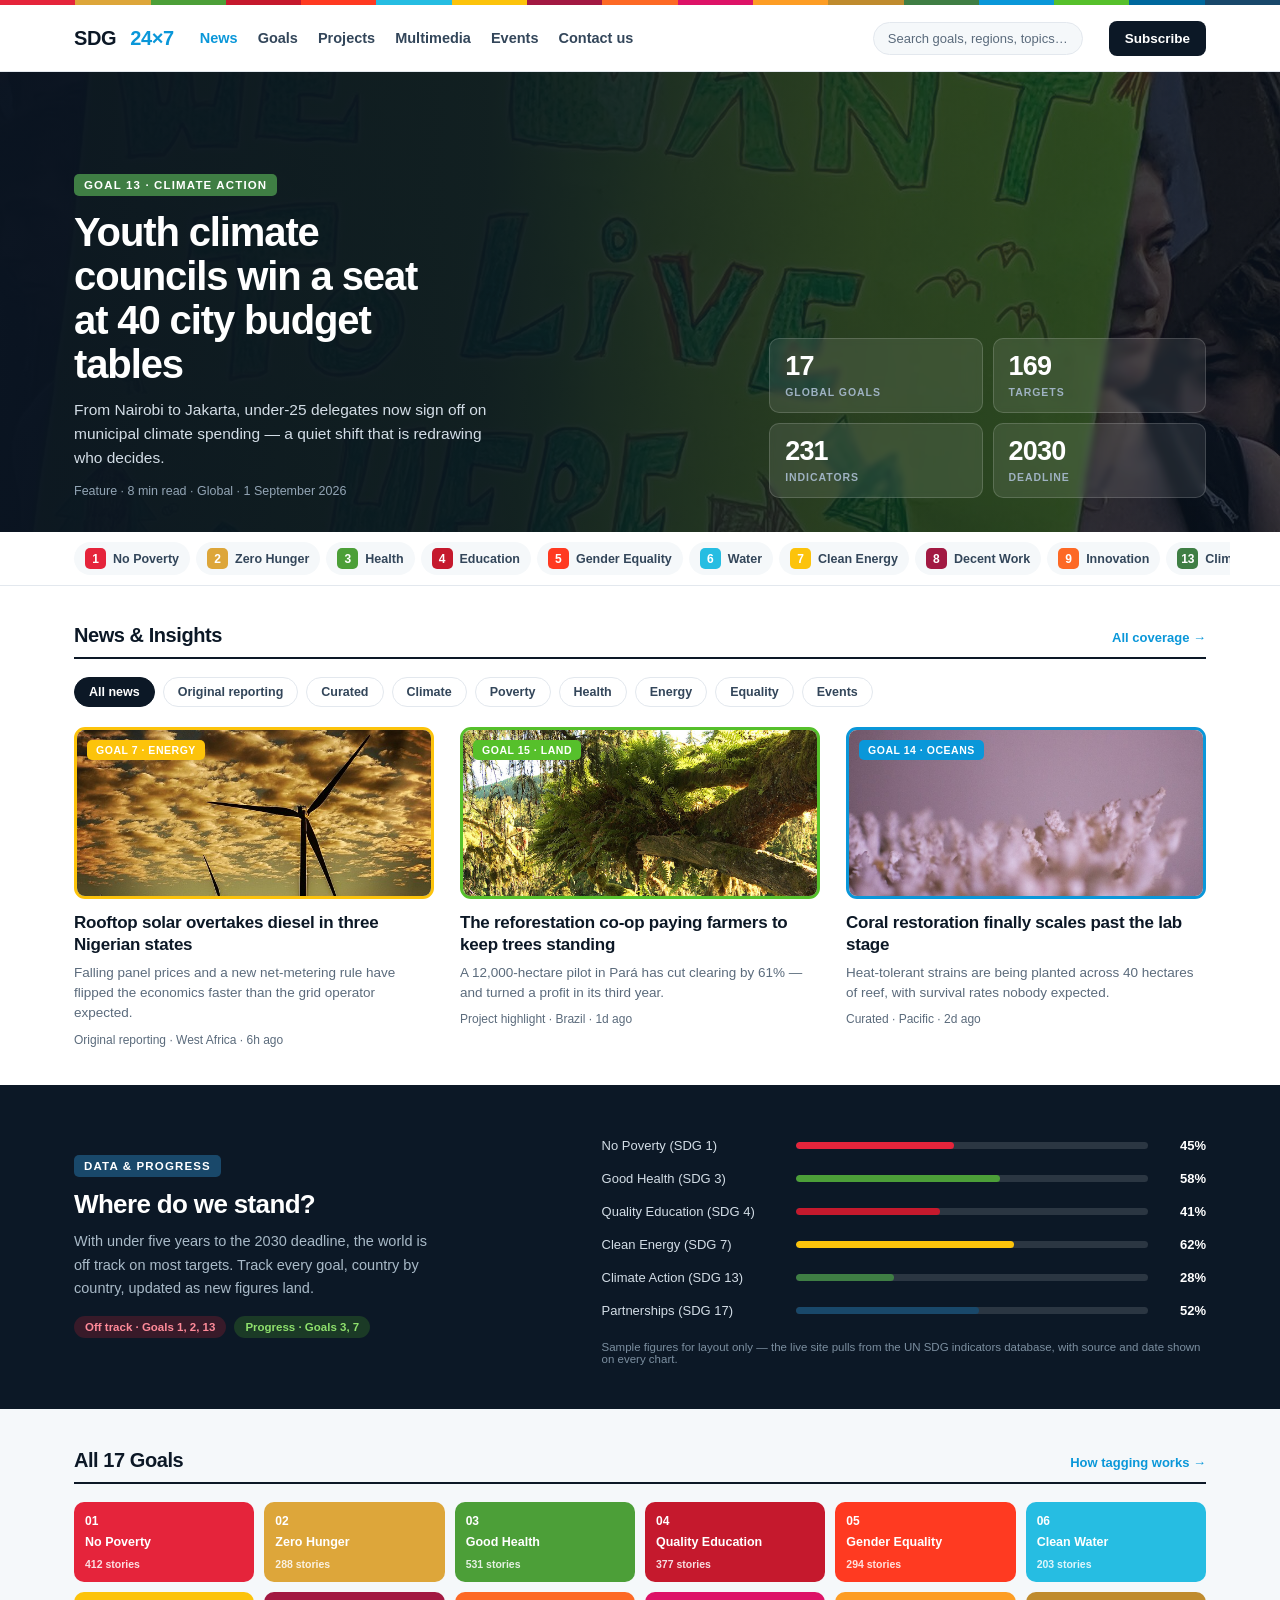
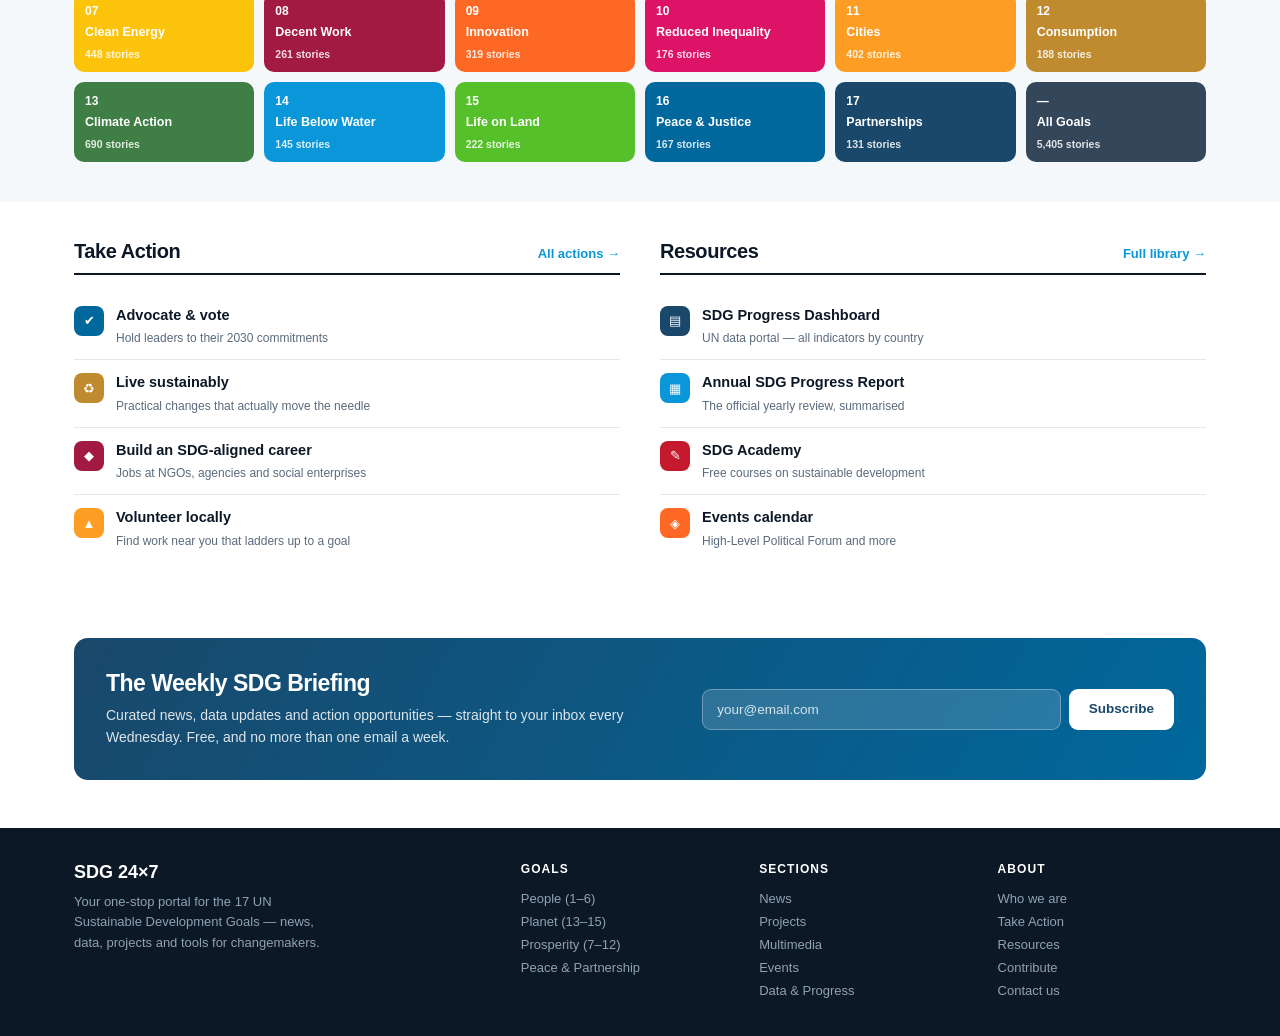
==== commit c28379a3: "Contact page with enquiry dropdown; advertise page becomes a downloadable media pack PDF; drop the c" ====
--- a/v2/index.html
+++ b/v2/index.html
@@ -17,7 +17,7 @@
 </div>
 
 <header><div class="wrap top">
-  <div class="logo"><span class="mark"></span>SDG&nbsp;24×7</div>
+  <div class="logo">SDG&nbsp;<span class="tw">24×7</span></div>
   <nav><a class="on">News</a><a>Goals</a><a>Projects</a><a>Multimedia</a><a>Events</a><a>Contact&nbsp;us</a></nav>
   <div class="search">Search goals, regions, topics…</div>
   <div class="btn">Subscribe</div>
@@ -170,7 +170,7 @@
   </div>
   <div><h6>Goals</h6><ul><li>People (1–6)</li><li>Planet (13–15)</li><li>Prosperity (7–12)</li><li>Peace &amp; Partnership</li></ul></div>
   <div><h6>Sections</h6><ul><li>News</li><li>Projects</li><li>Multimedia</li><li>Events</li><li>Data &amp; Progress</li></ul></div>
-  <div><h6>About</h6><ul><li>Who we are</li><li>Take Action</li><li>Resources</li><li>Contribute</li><li>Advertise</li><li>Contact us</li></ul></div>
+  <div><h6>About</h6><ul><li>Who we are</li><li>Take Action</li><li>Resources</li><li>Contribute</li><li>Contact us</li></ul></div>
 </div></footer>
 </body>
 </html>
--- a/v2/site.css
+++ b/v2/site.css
@@ -14,7 +14,7 @@
 header{border-bottom:1px solid var(--line);position:sticky;top:0;background:#fff;z-index:20}
 .top{display:flex;align-items:center;gap:26px;height:66px}
 .logo{font-weight:800;font-size:20px;letter-spacing:-.02em;display:flex;align-items:center;gap:9px;white-space:nowrap}
-.logo .mark{width:26px;height:26px;border-radius:50%;background:conic-gradient(var(--g1),var(--g7),var(--g15),var(--g14),var(--g17),var(--g1))}
+.logo .tw{color:var(--g14)}
 nav{display:flex;gap:20px;font-size:14.5px;font-weight:600;color:#33465A;flex:1;min-width:0}
 nav a.on{color:var(--g14)}
 .search{border:1px solid var(--line);border-radius:999px;padding:8px 14px;font-size:13px;color:var(--muted);background:var(--soft);white-space:nowrap}
